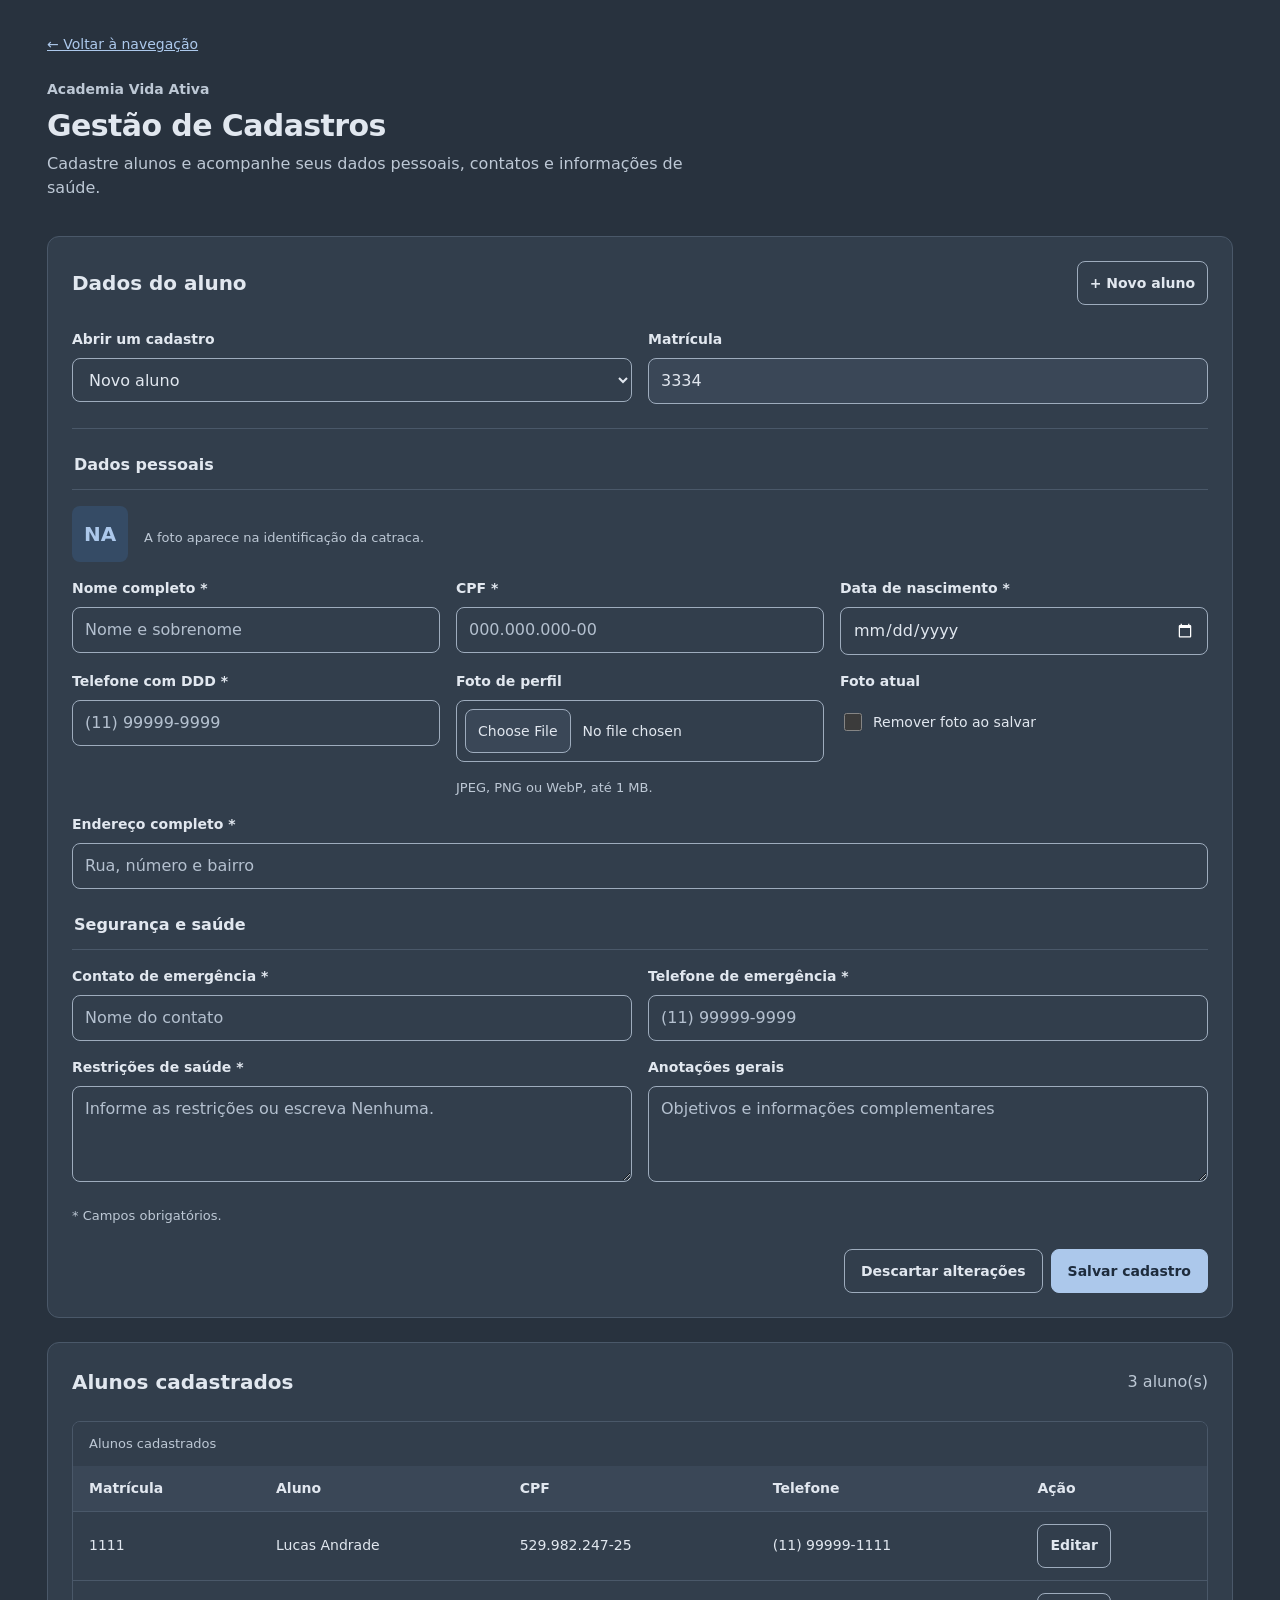
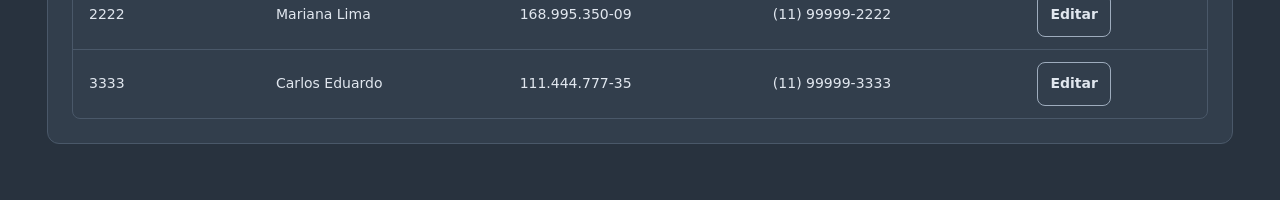
==== modulos/mod01-cadastros/index.html @ 11cb891c "Publica projeto Academia Vida Ativa" ====
<!DOCTYPE html>
<html lang="pt-BR"><head><meta charset="UTF-8"><meta name="viewport" content="width=device-width, initial-scale=1"><title>Gestão de Cadastros • Vida Ativa</title><link rel="stylesheet" href="style.css"></head><body>
<main class="module"><a class="back-link" href="../../index.html">← Voltar à navegação</a><header class="module-header"><div><p class="eyebrow">Academia Vida Ativa</p><h1>Gestão de Cadastros</h1><p class="subtitle">Cadastre alunos e acompanhe seus dados pessoais, contatos e informações de saúde.</p></div></header>

<section class="card" aria-labelledby="cadastro-title"><div class="card-heading"><h2 id="cadastro-title">Dados do aluno</h2><button class="btn btn-small" id="novo-aluno" type="button">+ Novo aluno</button></div>
<div class="grid"><div class="field"><label for="selecionarAluno">Abrir um cadastro</label><select id="selecionarAluno" name="selecionarAluno" ><option value="">Novo aluno</option></select></div><div class="field"><label for="matricula">Matrícula</label><input id="matricula" name="matricula" type="text" readonly></div></div><div class="divider"></div>
<form id="formCadastro">
<fieldset class="fieldset"><legend>Dados pessoais</legend>
<div class="preview-photo"><div class="avatar" id="foto-preview" aria-label="Foto do aluno"></div><p class="hint">A foto aparece na identificação da catraca.</p></div>
<div class="grid grid-3">
<div class="field"><label for="nome">Nome completo *</label><input id="nome" name="nome" type="text" required minlength="3" maxlength="100" autocomplete="name" placeholder="Nome e sobrenome"></div>
<div class="field"><label for="cpf">CPF *</label><input id="cpf" name="cpf" type="text" required maxlength="14" inputmode="numeric" placeholder="000.000.000-00" autocomplete="off"></div>
<div class="field"><label for="dataNascimento">Data de nascimento *</label><input id="dataNascimento" name="dataNascimento" type="date" required></div>
<div class="field"><label for="telefone">Telefone com DDD *</label><input id="telefone" name="telefone" type="tel" required maxlength="16" autocomplete="tel" placeholder="(11) 99999-9999"></div>
<div class="field"><label for="foto">Foto de perfil</label><input id="foto" name="foto" type="file" accept="image/jpeg,image/png,image/webp" aria-describedby="foto-hint"><p class="hint" id="foto-hint">JPEG, PNG ou WebP, até 1 MB.</p></div>
<div class="field"><span class="field-label">Foto atual</span><div class="check-field"><input id="removerFoto" name="removerFoto" type="checkbox"><label for="removerFoto">Remover foto ao salvar</label></div></div>
<div class="full"><div class="field"><label for="endereco">Endereço completo *</label><input id="endereco" name="endereco" type="text" required maxlength="200" autocomplete="street-address" placeholder="Rua, número e bairro"></div></div>
</div></fieldset>
<fieldset class="fieldset"><legend>Segurança e saúde</legend><div class="grid">
<div class="field"><label for="nomeEmergencia">Contato de emergência *</label><input id="nomeEmergencia" name="nomeEmergencia" type="text" required maxlength="100" placeholder="Nome do contato"></div>
<div class="field"><label for="telEmergencia">Telefone de emergência *</label><input id="telEmergencia" name="telEmergencia" type="tel" required maxlength="16" placeholder="(11) 99999-9999"></div>
<div class="field"><label for="restricoes">Restrições de saúde *</label><textarea id="restricoes" name="restricoes" required maxlength="500" placeholder="Informe as restrições ou escreva Nenhuma."></textarea></div>
<div class="field"><label for="anotacoes">Anotações gerais</label><textarea id="anotacoes" name="anotacoes" maxlength="500" placeholder="Objetivos e informações complementares"></textarea></div>
</div></fieldset>
<p class="hint">* Campos obrigatórios.</p>
<div class="actions"><button type="reset" class="btn">Descartar alterações</button><button type="submit" id="salvar" class="btn btn-primary">Salvar cadastro</button></div>
<p id="feedback" class="feedback" role="status" aria-live="polite"></p>
</form></section>
<section class="card"><div class="card-heading"><h2>Alunos cadastrados</h2><span class="muted" id="total-alunos" role="status" aria-live="polite"></span></div><div class="table-wrap"><table><caption>Alunos cadastrados</caption><thead><tr><th scope="col">Matrícula</th><th scope="col">Aluno</th><th scope="col">CPF</th><th scope="col">Telefone</th><th scope="col">Ação</th></tr></thead><tbody id="lista-alunos"></tbody></table></div></section>

</main><script src="../../assets/demo.js"></script><script src="script.js"></script></body></html>
---- modulos/mod01-cadastros/style.css ----
/* Estilos compartilhados entre os módulos da apresentação. */
@import url("../../assets/app.css");
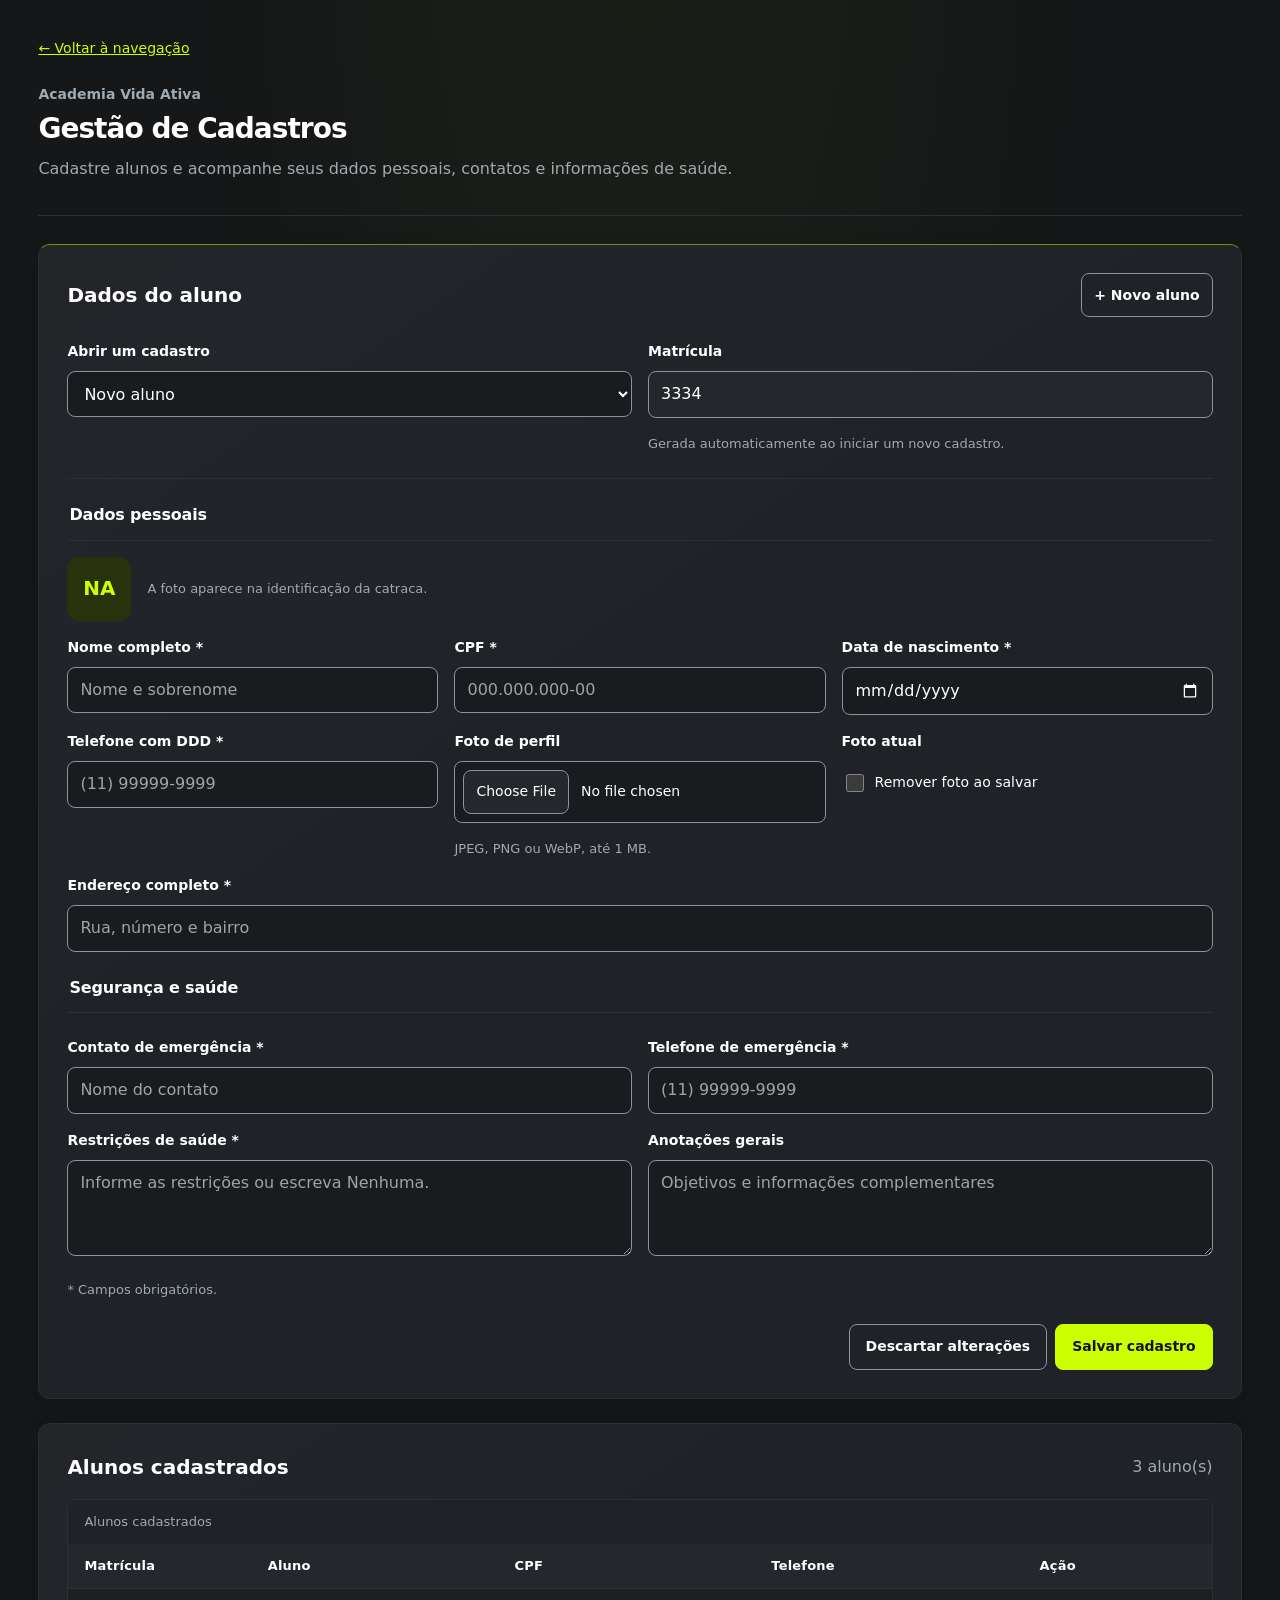
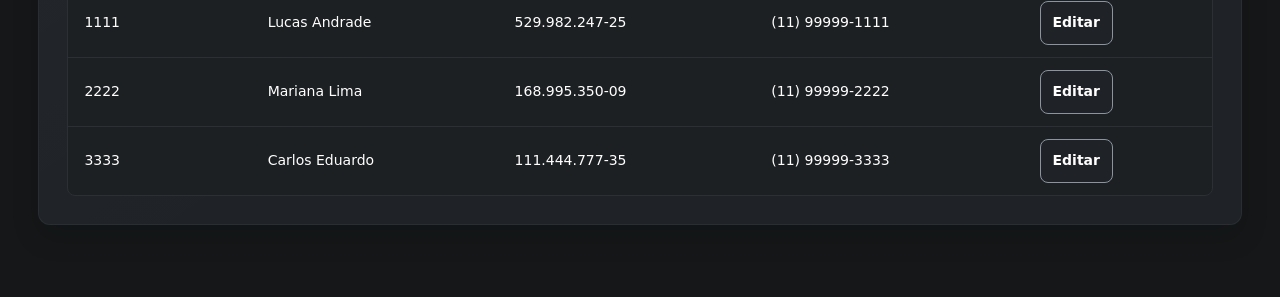
==== commit 63141ab8: "feat(ui): aplica identidade Carbono e Neon" ====
--- a/modulos/mod01-cadastros/index.html
+++ b/modulos/mod01-cadastros/index.html
@@ -3,7 +3,7 @@
 <main class="module"><a class="back-link" href="../../index.html">← Voltar à navegação</a><header class="module-header"><div><p class="eyebrow">Academia Vida Ativa</p><h1>Gestão de Cadastros</h1><p class="subtitle">Cadastre alunos e acompanhe seus dados pessoais, contatos e informações de saúde.</p></div></header>
 
 <section class="card" aria-labelledby="cadastro-title"><div class="card-heading"><h2 id="cadastro-title">Dados do aluno</h2><button class="btn btn-small" id="novo-aluno" type="button">+ Novo aluno</button></div>
-<div class="grid"><div class="field"><label for="selecionarAluno">Abrir um cadastro</label><select id="selecionarAluno" name="selecionarAluno" ><option value="">Novo aluno</option></select></div><div class="field"><label for="matricula">Matrícula</label><input id="matricula" name="matricula" type="text" readonly></div></div><div class="divider"></div>
+<div class="grid"><div class="field"><label for="selecionarAluno">Abrir um cadastro</label><select id="selecionarAluno" name="selecionarAluno" ><option value="">Novo aluno</option></select></div><div class="field"><label for="matricula">Matrícula</label><input id="matricula" name="matricula" type="text" readonly aria-describedby="matricula-ajuda"><p class="hint" id="matricula-ajuda">Gerada automaticamente ao iniciar um novo cadastro.</p></div></div><div class="divider"></div>
 <form id="formCadastro">
 <fieldset class="fieldset"><legend>Dados pessoais</legend>
 <div class="preview-photo"><div class="avatar" id="foto-preview" aria-label="Foto do aluno"></div><p class="hint">A foto aparece na identificação da catraca.</p></div>
@@ -26,6 +26,6 @@
 <div class="actions"><button type="reset" class="btn">Descartar alterações</button><button type="submit" id="salvar" class="btn btn-primary">Salvar cadastro</button></div>
 <p id="feedback" class="feedback" role="status" aria-live="polite"></p>
 </form></section>
-<section class="card"><div class="card-heading"><h2>Alunos cadastrados</h2><span class="muted" id="total-alunos" role="status" aria-live="polite"></span></div><div class="table-wrap"><table><caption>Alunos cadastrados</caption><thead><tr><th scope="col">Matrícula</th><th scope="col">Aluno</th><th scope="col">CPF</th><th scope="col">Telefone</th><th scope="col">Ação</th></tr></thead><tbody id="lista-alunos"></tbody></table></div></section>
+<section class="card"><div class="card-heading"><h2>Alunos cadastrados</h2><span class="muted" id="total-alunos" role="status" aria-live="polite"></span></div><div class="table-wrap" role="region" aria-label="Lista de alunos cadastrados" tabindex="0"><table><caption>Alunos cadastrados</caption><thead><tr><th scope="col">Matrícula</th><th scope="col">Aluno</th><th scope="col">CPF</th><th scope="col">Telefone</th><th scope="col">Ação</th></tr></thead><tbody id="lista-alunos"></tbody></table></div></section>
 
 </main><script src="../../assets/demo.js"></script><script src="script.js"></script></body></html>
--- a/modulos/mod01-cadastros/style.css
+++ b/modulos/mod01-cadastros/style.css
@@ -1,2 +1,5 @@
 /* Estilos compartilhados entre os módulos da apresentação. */
 @import url("../../assets/app.css");
+.module > .card:first-of-type { border-top-color: color-mix(in srgb, var(--accent), var(--border) 55%); }
+.module > .card:first-of-type .fieldset legend { letter-spacing: -.01em; }
+.module > .card:last-of-type .card-heading { margin-bottom: 8px; }
